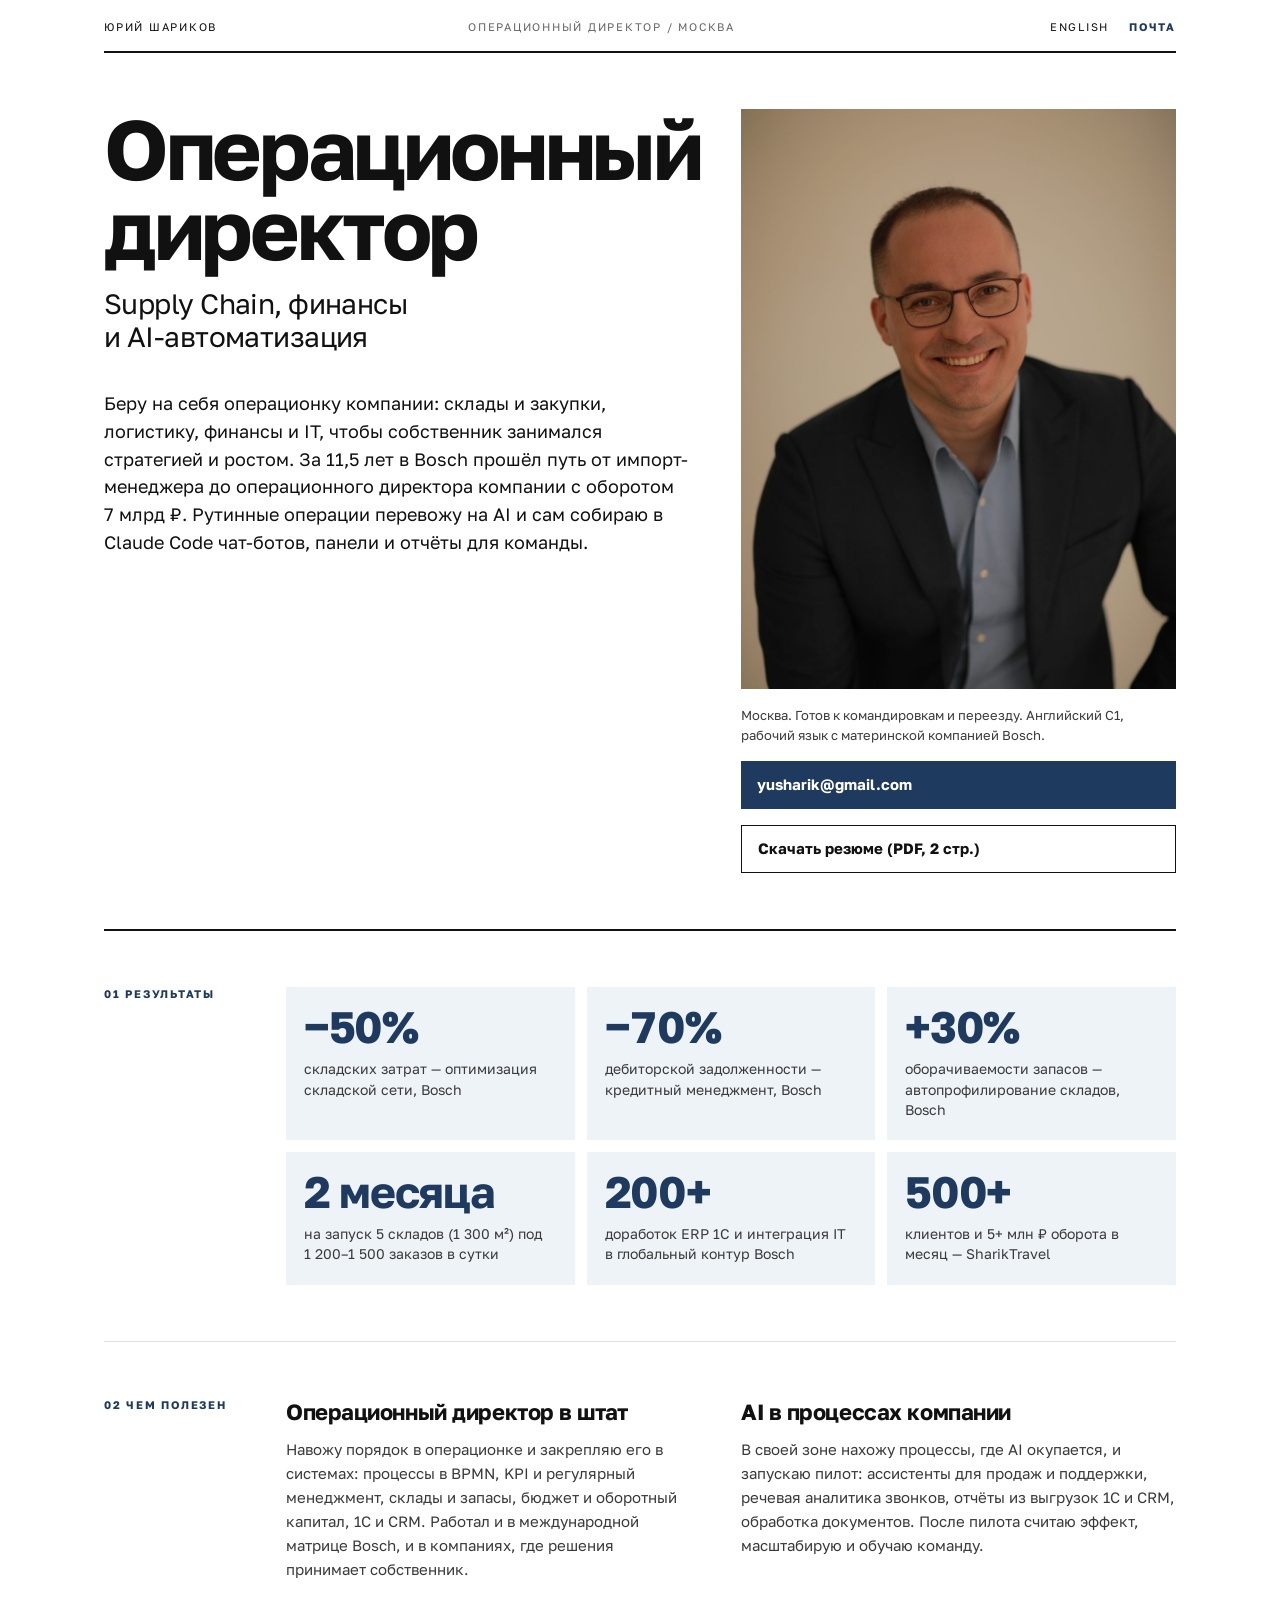
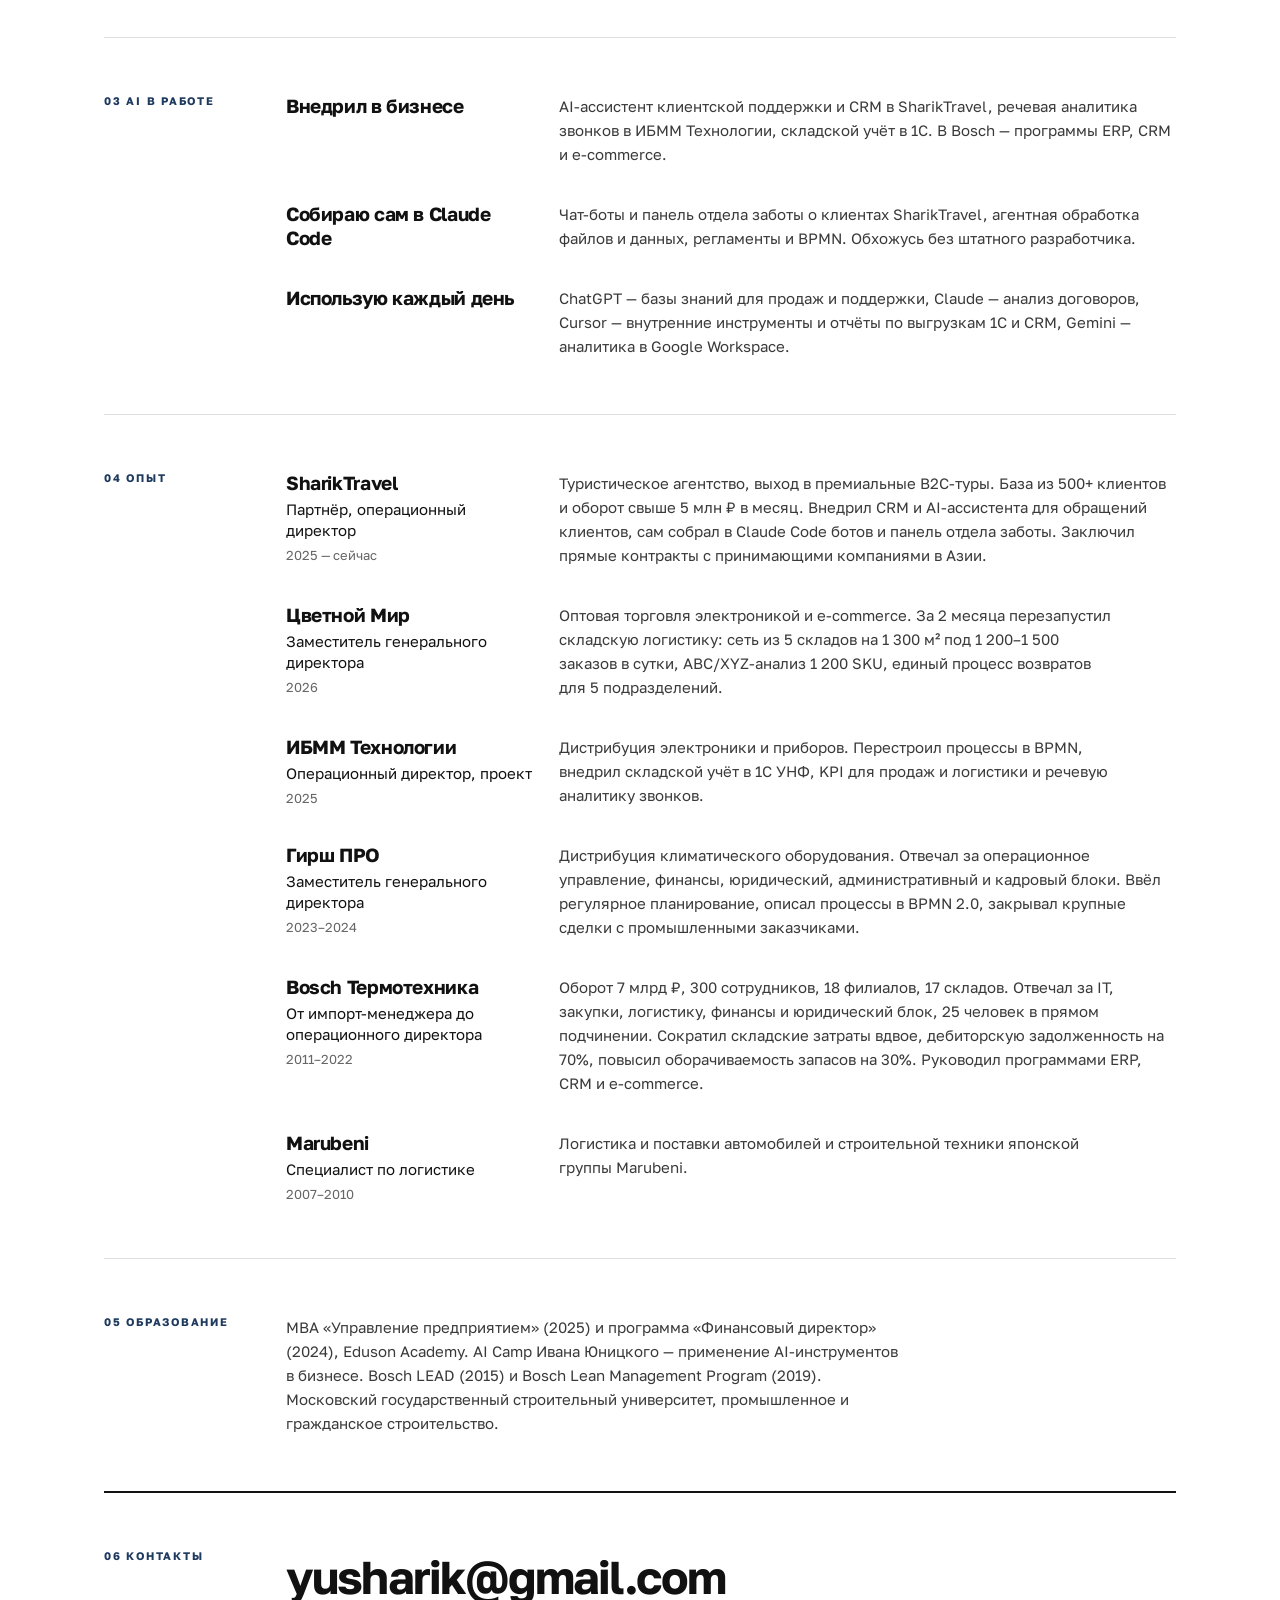
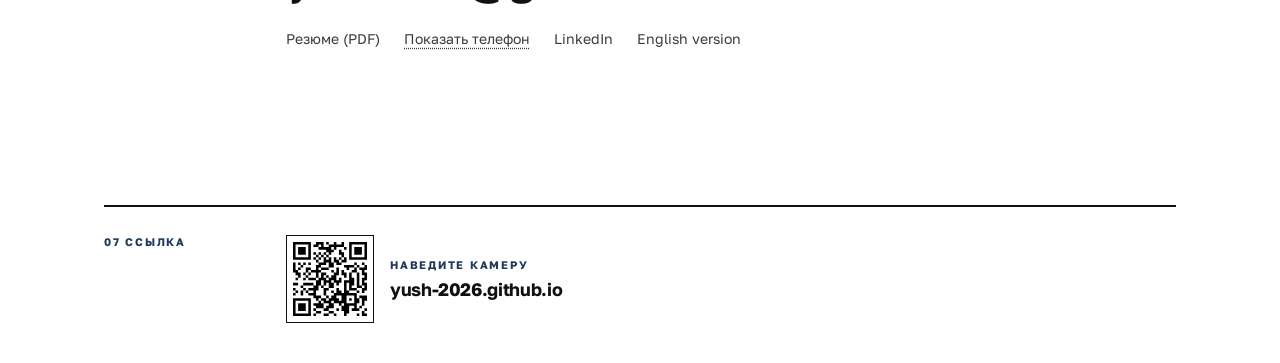
==== index.html @ ccaf201a "CV site: RU and EN pages, PDFs without phone, QR codes Co-Authored-By: Claude Opus 5.5 <noreply@anth" ====
<!doctype html>
<html lang="ru">
<head>
<meta charset="utf-8">
<meta name="viewport" content="width=device-width, initial-scale=1">
<meta name="robots" content="noindex, nofollow">
<title>Юрий Шариков — операционный директор</title>
<meta name="description" content="Операционный директор (COO): Supply Chain, финансы и AI-автоматизация. 11,5 лет в Bosch, от импорт-менеджера до операционного директора. Москва, готов к переезду.">
<meta property="og:title" content="Юрий Шариков — операционный директор">
<meta property="og:description" content="Supply Chain, финансы и AI-автоматизация. 11,5 лет в Bosch, оборот 7 млрд ₽, 18 филиалов, 17 складов.">
<meta property="og:type" content="profile">
<meta property="og:image" content="https://yush-2026.github.io/assets/photo.jpg">
<link rel="alternate" hreflang="en" href="en/">
<link rel="preconnect" href="https://fonts.googleapis.com">
<link rel="preconnect" href="https://fonts.gstatic.com" crossorigin>
<link href="https://fonts.googleapis.com/css2?family=Golos+Text:wght@400;700&display=swap" rel="stylesheet">
<link rel="stylesheet" href="assets/style.css">
</head>
<body>

<header class="wrap" style="padding-bottom:0">
  <div class="grid rule-top">
    <div class="c4 micro">Юрий Шариков</div>
    <div class="c4 micro muted">Операционный директор / Москва</div>
    <div class="c4 micro top-links"><a href="en/" lang="en" hreflang="en">English</a><a class="accent" href="mailto:yusharik@gmail.com">Почта</a></div>
  </div>
</header>

<main class="wrap">

  <section class="grid sec rule-heavy">
    <div class="c7">
      <h1>Операционный директор</h1>
      <p class="subhead">Supply Chain, финансы и&nbsp;<span class="nowrap">AI-автоматизация</span></p>
      <p class="lede">Беру на себя операционку компании: склады и закупки, логистику, финансы и IT, чтобы собственник занимался стратегией и ростом. За 11,5&nbsp;лет в Bosch прошёл путь от импорт-менеджера до операционного директора компании с оборотом 7&nbsp;млрд&nbsp;₽. Рутинные операции перевожу на AI и сам собираю в Claude Code чат-ботов, панели и отчёты для команды.</p>
    </div>
    <div class="c5 hero-aside">
      <img class="portrait" src="assets/photo.jpg" width="900" height="1200" alt="Юрий Шариков">
      <p class="aside-note">Москва. Готов к командировкам и переезду. Английский C1, рабочий язык с материнской компанией Bosch.</p>
      <a class="cta" href="mailto:yusharik@gmail.com">yusharik@gmail.com</a>
      <a class="cv" href="cv-ru.pdf" download="Шариков_Резюме_COO.pdf">Скачать резюме (PDF, 2&nbsp;стр.)</a>
    </div>
  </section>

  <section class="grid sec rule">
    <div class="c2 micro accent micro-label">01 Результаты</div>
    <div class="c10 kpis">
      <div class="kpi"><b>−50%</b><span>складских затрат — оптимизация складской сети, Bosch</span></div>
      <div class="kpi"><b>−70%</b><span>дебиторской задолженности — кредитный менеджмент, Bosch</span></div>
      <div class="kpi"><b>+30%</b><span>оборачиваемости запасов — автопрофилирование складов, Bosch</span></div>
      <div class="kpi"><b>2&nbsp;месяца</b><span>на запуск 5&nbsp;складов (1&nbsp;300&nbsp;м²) под 1&nbsp;200–1&nbsp;500 заказов в&nbsp;сутки</span></div>
      <div class="kpi"><b>200+</b><span>доработок ERP 1С и интеграция IT в глобальный контур Bosch</span></div>
      <div class="kpi"><b>500+</b><span>клиентов и 5+ млн&nbsp;₽ оборота в месяц — SharikTravel</span></div>
    </div>
  </section>

  <section class="grid sec rule">
    <div class="c2 micro accent micro-label">02 Чем полезен</div>
    <div class="c5">
      <h2>Операционный директор в штат</h2>
      <p class="body">Навожу порядок в операционке и закрепляю его в системах: процессы в BPMN, KPI и регулярный менеджмент, склады и запасы, бюджет и оборотный капитал, 1С и CRM. Работал и в международной матрице Bosch, и в компаниях, где решения принимает собственник.</p>
    </div>
    <div class="c5">
      <h2>AI в процессах компании</h2>
      <p class="body">В своей зоне нахожу процессы, где AI окупается, и запускаю пилот: ассистенты для продаж и поддержки, речевая аналитика звонков, отчёты из выгрузок 1С и CRM, обработка документов. После пилота считаю эффект, масштабирую и обучаю команду.</p>
    </div>
  </section>

  <section class="grid sec rule">
    <div class="c2 micro accent micro-label">03 AI в работе</div>
    <div class="c10 stack">
      <div class="row">
        <div class="c3"><h3>Внедрил в бизнесе</h3></div>
        <p class="c7 body">AI-ассистент клиентской поддержки и CRM в SharikTravel, речевая аналитика звонков в ИБММ Технологии, складской учёт в 1С. В Bosch — программы ERP, CRM и e-commerce.</p>
      </div>
      <div class="row">
        <div class="c3"><h3>Собираю сам в Claude Code</h3></div>
        <p class="c7 body">Чат-боты и панель отдела заботы о клиентах SharikTravel, агентная обработка файлов и данных, регламенты и BPMN. Обхожусь без штатного разработчика.</p>
      </div>
      <div class="row">
        <div class="c3"><h3>Использую каждый день</h3></div>
        <p class="c7 body">ChatGPT — базы знаний для продаж и поддержки, Claude — анализ договоров, Cursor — внутренние инструменты и отчёты по выгрузкам 1С и CRM, Gemini — аналитика в Google Workspace.</p>
      </div>
    </div>
  </section>

  <section class="grid sec rule">
    <div class="c2 micro accent micro-label">04 Опыт</div>
    <div class="c10 stack">
      <div class="row">
        <div class="c3"><h3>SharikTravel</h3><p class="role">Партнёр, операционный директор</p><p class="date">2025 — сейчас</p></div>
        <p class="c7 body">Туристическое агентство, выход в премиальные B2C-туры. База из 500+ клиентов и оборот свыше 5&nbsp;млн&nbsp;₽ в месяц. Внедрил CRM и AI-ассистента для обращений клиентов, сам собрал в Claude Code ботов и панель отдела заботы. Заключил прямые контракты с принимающими компаниями в Азии.</p>
      </div>
      <div class="row">
        <div class="c3"><h3>Цветной Мир</h3><p class="role">Заместитель генерального директора</p><p class="date">2026</p></div>
        <p class="c7 body">Оптовая торговля электроникой и e-commerce. За 2&nbsp;месяца перезапустил складскую логистику: сеть из 5&nbsp;складов на 1&nbsp;300&nbsp;м² под 1&nbsp;200–1&nbsp;500 заказов в сутки, ABC/XYZ-анализ 1&nbsp;200 SKU, единый процесс возвратов для 5&nbsp;подразделений.</p>
      </div>
      <div class="row">
        <div class="c3"><h3>ИБММ Технологии</h3><p class="role">Операционный директор, проект</p><p class="date">2025</p></div>
        <p class="c7 body">Дистрибуция электроники и приборов. Перестроил процессы в BPMN, внедрил складской учёт в 1С УНФ, KPI для продаж и логистики и речевую аналитику звонков.</p>
      </div>
      <div class="row">
        <div class="c3"><h3>Гирш ПРО</h3><p class="role">Заместитель генерального директора</p><p class="date">2023–2024</p></div>
        <p class="c7 body">Дистрибуция климатического оборудования. Отвечал за операционное управление, финансы, юридический, административный и кадровый блоки. Ввёл регулярное планирование, описал процессы в BPMN 2.0, закрывал крупные сделки с промышленными заказчиками.</p>
      </div>
      <div class="row">
        <div class="c3"><h3>Bosch Термотехника</h3><p class="role">От импорт-менеджера до операционного директора</p><p class="date">2011–2022</p></div>
        <p class="c7 body">Оборот 7&nbsp;млрд&nbsp;₽, 300 сотрудников, 18 филиалов, 17 складов. Отвечал за IT, закупки, логистику, финансы и юридический блок, 25 человек в прямом подчинении. Сократил складские затраты вдвое, дебиторскую задолженность на 70%, повысил оборачиваемость запасов на 30%. Руководил программами ERP, CRM и e-commerce.</p>
      </div>
      <div class="row">
        <div class="c3"><h3>Marubeni</h3><p class="role">Специалист по логистике</p><p class="date">2007–2010</p></div>
        <p class="c7 body">Логистика и поставки автомобилей и строительной техники японской группы Marubeni.</p>
      </div>
    </div>
  </section>

  <section class="grid sec rule-heavy">
    <div class="c2 micro accent micro-label">05 Образование</div>
    <p class="c7 body">MBA «Управление предприятием» (2025) и программа «Финансовый директор» (2024), Eduson Academy. AI Camp Ивана Юницкого — применение AI-инструментов в бизнесе. Bosch LEAD (2015) и Bosch Lean Management Program (2019). Московский государственный строительный университет, промышленное и гражданское строительство.</p>
  </section>

  <section class="grid sec">
    <div class="c2 micro accent micro-label">06 Контакты</div>
    <div class="c10">
      <a class="mail" href="mailto:yusharik@gmail.com">yusharik@gmail.com</a>
      <div class="links">
        <a href="cv-ru.pdf" download="Шариков_Резюме_COO.pdf">Резюме (PDF)</a>
        <span class="phone" data-label-wa="WhatsApp" data-label-tg="Telegram"><button class="linklike" type="button">Показать телефон</button></span>
        <a href="https://www.linkedin.com/in/yury-sharikov-70262aaa">LinkedIn</a>
        <a href="en/" lang="en" hreflang="en">English version</a>
      </div>
    </div>
  </section>

</main>

<footer class="wrap site-footer">
  <div class="grid">
    <div class="c2 micro accent micro-label">07 Ссылка</div>
    <div class="c10 site-footer-inner">
      <a class="qr-link" href="https://yush-2026.github.io/">
        <img class="qr-code" src="assets/qr.svg" width="88" height="88" alt="QR-код со ссылкой на yush-2026.github.io">
        <span class="qr-copy">
          <span class="micro accent">Наведите камеру</span>
          <span class="qr-url">yush-2026.github.io</span>
        </span>
      </a>
    </div>
  </div>
</footer>

<script src="assets/phone.js" defer></script>
</body>
</html>
---- assets/style.css ----
:root {
  color-scheme: light;
  --ink: #111;
  --text: #3a3a3a;
  --muted: #666;
  --rule: #dedede;
  --accent: #1f3a5f;
  --tile: #eef3f8;
  --font: "Golos Text", "Helvetica Neue", Helvetica, Arial, sans-serif;
}

*, *::before, *::after { box-sizing: border-box; }
html { -webkit-text-size-adjust: 100%; }
body {
  margin: 0;
  background: #fff;
  color: var(--ink);
  font-family: var(--font);
  font-weight: 400;
  -webkit-font-smoothing: antialiased;
}
a { color: var(--ink); text-decoration: none; }
a:hover { color: var(--accent); }
a:focus-visible { outline: 2px solid var(--accent); outline-offset: 3px; }
h1, h2, h3, p { margin: 0; }

.wrap { max-width: 1120px; margin: 0 auto; padding: 0 24px 96px; }
.grid { display: grid; grid-template-columns: repeat(12, minmax(0, 1fr)); gap: 20px; }
.rule-top { border-bottom: 2px solid var(--ink); padding: 20px 0 18px; align-items: baseline; }
.rule { border-bottom: 1px solid var(--rule); }
.rule-heavy { border-bottom: 2px solid var(--ink); }
.sec { padding: 56px 0; }

.micro { font-size: 11px; letter-spacing: 0.16em; text-transform: uppercase; }
.accent { color: var(--accent); font-weight: 700; }
.muted { color: var(--muted); }
.right { text-align: right; }
.top-links { display: flex; justify-content: flex-end; gap: 20px; }

h1 {
  font-size: clamp(40px, 6.6vw, 84px);
  line-height: 0.95;
  font-weight: 700;
  letter-spacing: -0.04em;
}
.subhead {
  margin-top: 18px;
  font-size: clamp(20px, 2.4vw, 28px);
  line-height: 1.2;
  letter-spacing: -0.02em;
  max-width: 24ch;
}
.lede {
  margin-top: 36px;
  font-size: clamp(16px, 1.5vw, 18px);
  line-height: 1.55;
  max-width: 54ch;
  text-wrap: pretty;
}
h2 { font-size: 22px; font-weight: 700; letter-spacing: -0.02em; margin-bottom: 12px; }
h3 { font-size: 19px; font-weight: 700; letter-spacing: -0.02em; line-height: 1.25; }
.body { font-size: 15px; line-height: 1.6; color: var(--text); text-wrap: pretty; }
.date { margin-top: 6px; font-size: 13px; color: var(--muted); }
.role { margin-top: 4px; font-size: 15px; line-height: 1.4; color: var(--ink); }

.portrait {
  display: block;
  width: 100%;
  height: auto;
  aspect-ratio: 3 / 4;
  object-fit: cover;
  object-position: 50% 30%;
  background: #f0f0f0;
}
.hero-aside { display: flex; flex-direction: column; gap: 16px; }
.aside-note { font-size: 13px; line-height: 1.55; color: var(--text); }
.cta, .cv {
  display: block;
  min-height: 48px;
  padding: 14px 16px;
  font-size: 15px;
  font-weight: 700;
  word-break: break-word;
}
.cta { background: var(--accent); color: #fff; }
.cta:hover { background: var(--ink); color: #fff; }
.cv { border: 1px solid var(--ink); padding: 13px 16px; }
.cv:hover { background: var(--ink); color: #fff; }

.kpis { display: grid; grid-template-columns: repeat(3, minmax(0, 1fr)); gap: 12px; }
.kpi { background: var(--tile); padding: 18px 18px 20px; }
.kpi b {
  display: block;
  font-size: clamp(30px, 3.6vw, 44px);
  line-height: 1;
  letter-spacing: -0.03em;
  font-variant-numeric: tabular-nums;
  color: var(--accent);
}
.kpi span { display: block; margin-top: 10px; font-size: 14px; line-height: 1.45; color: var(--text); }

.stack { display: flex; flex-direction: column; gap: 36px; }
.row { display: grid; grid-template-columns: repeat(10, minmax(0, 1fr)); gap: 20px; }

.mail {
  display: block;
  font-size: clamp(26px, 4.4vw, 46px);
  font-weight: 700;
  letter-spacing: -0.04em;
  word-break: break-word;
}
.links { display: flex; flex-wrap: wrap; gap: 4px 24px; margin-top: 20px; font-size: 14px; }
.links a { color: var(--text); padding: 6px 0; }
.links a:hover { color: var(--accent); }
.phone { display: contents; }
.linklike {
  font: inherit;
  color: var(--text);
  background: none;
  border: 0;
  padding: 6px 0;
  cursor: pointer;
  text-decoration: underline dotted;
  text-underline-offset: 4px;
}
.linklike:hover { color: var(--accent); }
.linklike:focus-visible { outline: 2px solid var(--accent); outline-offset: 3px; }

.c2 { grid-column: span 2; min-width: 0; }
.c3 { grid-column: span 3; min-width: 0; }
.c4 { grid-column: span 4; min-width: 0; }
.c5 { grid-column: span 5; min-width: 0; }
.c7 { grid-column: span 7; min-width: 0; }
.c10 { grid-column: span 10; min-width: 0; }

.site-footer { padding-bottom: 40px; }
.site-footer > .grid { border-top: 2px solid var(--ink); padding-top: 28px; }
.nowrap { white-space: nowrap; }
.site-footer-inner { display: flex; align-items: center; justify-content: space-between; gap: 24px; }
.qr-link { display: inline-flex; align-items: center; gap: 16px; }
.qr-code { display: block; width: 88px; height: 88px; padding: 6px; border: 1px solid var(--ink); background: #fff; }
.qr-copy { display: flex; flex-direction: column; gap: 7px; }
.qr-url { font-size: 18px; font-weight: 700; letter-spacing: -0.02em; }

@media (max-width: 860px) {
  .wrap { padding: 0 16px 72px; }
  .sec { padding: 40px 0; }
  .c2, .c3, .c4, .c5, .c7, .c10 { grid-column: 1 / -1; }
  .row { grid-template-columns: 1fr; gap: 8px; }
  .rule-top .c4:nth-child(2) { display: none; }
  .rule-top .c4 { grid-column: span 6; }
  .hero-aside { margin-top: 16px; }
  .portrait { max-width: 320px; }
  .micro-label { margin-bottom: 14px; }
  .kpis { grid-template-columns: repeat(2, minmax(0, 1fr)); }
  .site-footer-inner { flex-direction: column; align-items: flex-start; }
  .top-links a, .links a, .linklike { display: inline-flex; align-items: center; min-height: 44px; padding: 0; }
  .links { gap: 0 20px; }
  .mail { padding: 6px 0; }
}
@media (max-width: 420px) {
  .kpis { grid-template-columns: 1fr; }
}
@media print {
  .cta, .cv { border: 1px solid var(--ink); background: none; color: var(--ink); }
}
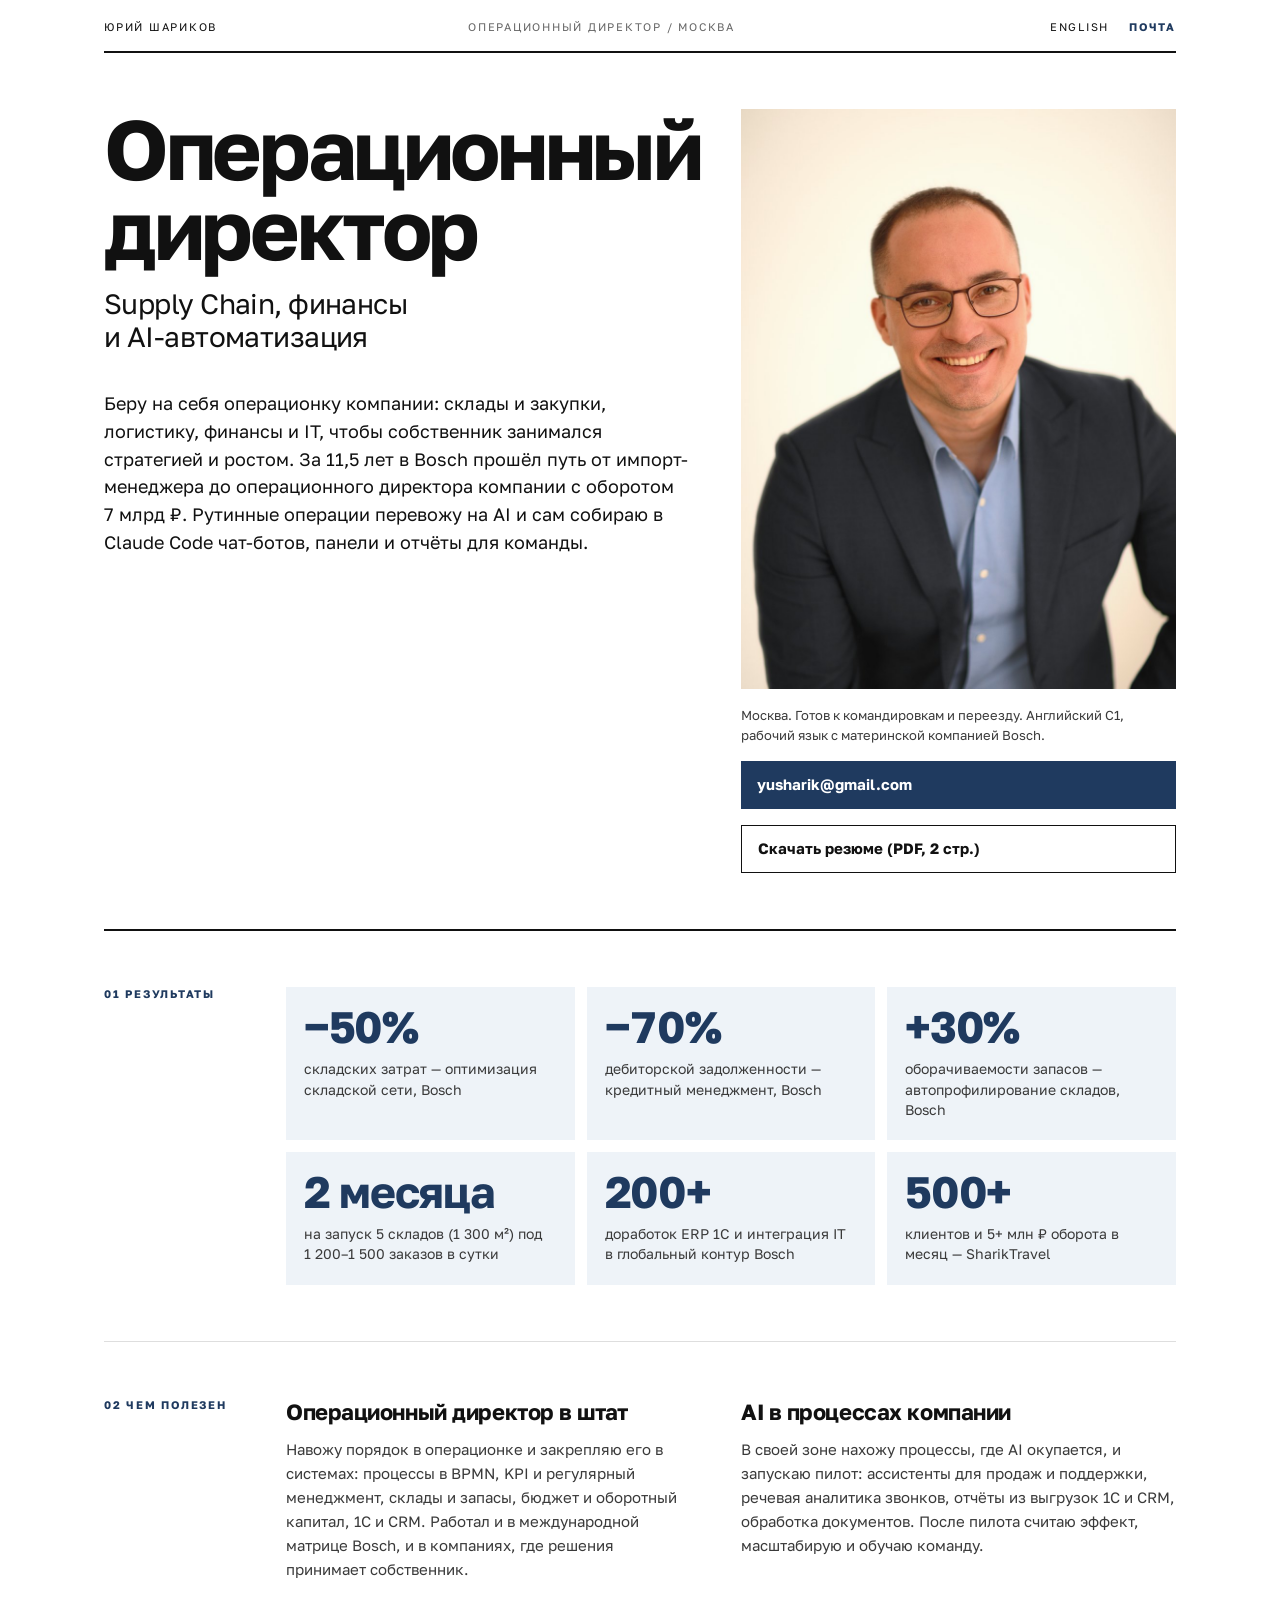
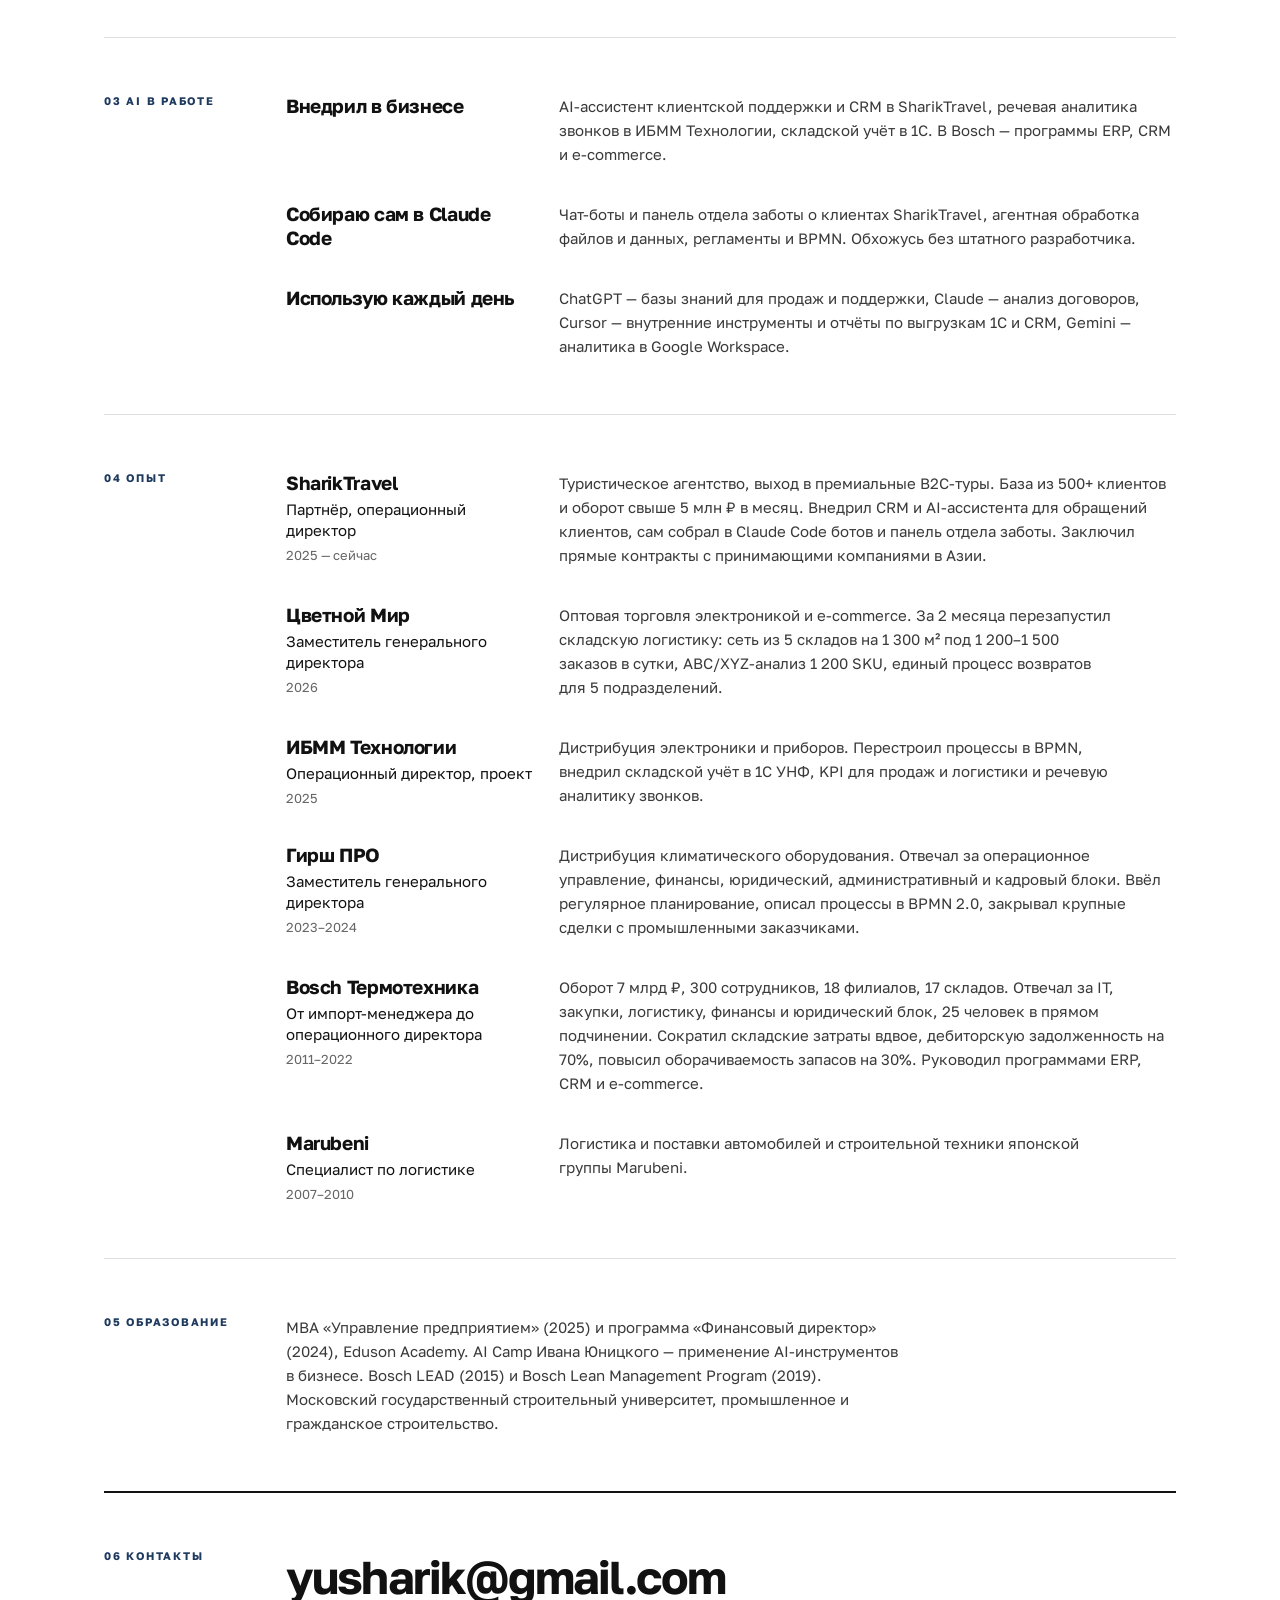
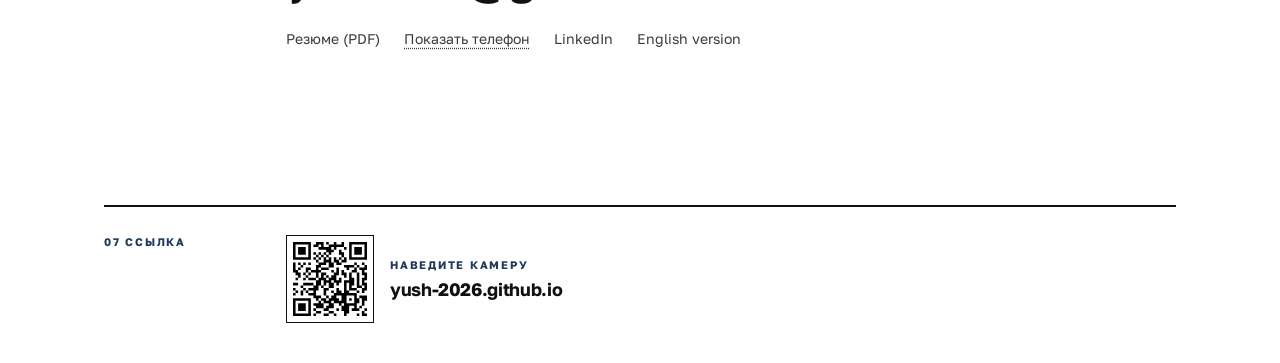
==== commit 56096b88: "Brighter photo: levels, white balance, light cream background Co-Authored-By: Claude Opus 5.5 <norep" ====
--- a/index.html
+++ b/index.html
@@ -9,7 +9,7 @@
 <meta property="og:title" content="Юрий Шариков — операционный директор">
 <meta property="og:description" content="Supply Chain, финансы и AI-автоматизация. 11,5 лет в Bosch, оборот 7 млрд ₽, 18 филиалов, 17 складов.">
 <meta property="og:type" content="profile">
-<meta property="og:image" content="https://yush-2026.github.io/assets/photo.jpg">
+<meta property="og:image" content="https://yush-2026.github.io/assets/photo.jpg?v=2">
 <link rel="alternate" hreflang="en" href="en/">
 <link rel="preconnect" href="https://fonts.googleapis.com">
 <link rel="preconnect" href="https://fonts.gstatic.com" crossorigin>
@@ -35,7 +35,7 @@
       <p class="lede">Беру на себя операционку компании: склады и закупки, логистику, финансы и IT, чтобы собственник занимался стратегией и ростом. За 11,5&nbsp;лет в Bosch прошёл путь от импорт-менеджера до операционного директора компании с оборотом 7&nbsp;млрд&nbsp;₽. Рутинные операции перевожу на AI и сам собираю в Claude Code чат-ботов, панели и отчёты для команды.</p>
     </div>
     <div class="c5 hero-aside">
-      <img class="portrait" src="assets/photo.jpg" width="900" height="1200" alt="Юрий Шариков">
+      <img class="portrait" src="assets/photo.jpg?v=2" width="900" height="1200" alt="Юрий Шариков">
       <p class="aside-note">Москва. Готов к командировкам и переезду. Английский C1, рабочий язык с материнской компанией Bosch.</p>
       <a class="cta" href="mailto:yusharik@gmail.com">yusharik@gmail.com</a>
       <a class="cv" href="cv-ru.pdf" download="Шариков_Резюме_COO.pdf">Скачать резюме (PDF, 2&nbsp;стр.)</a>
